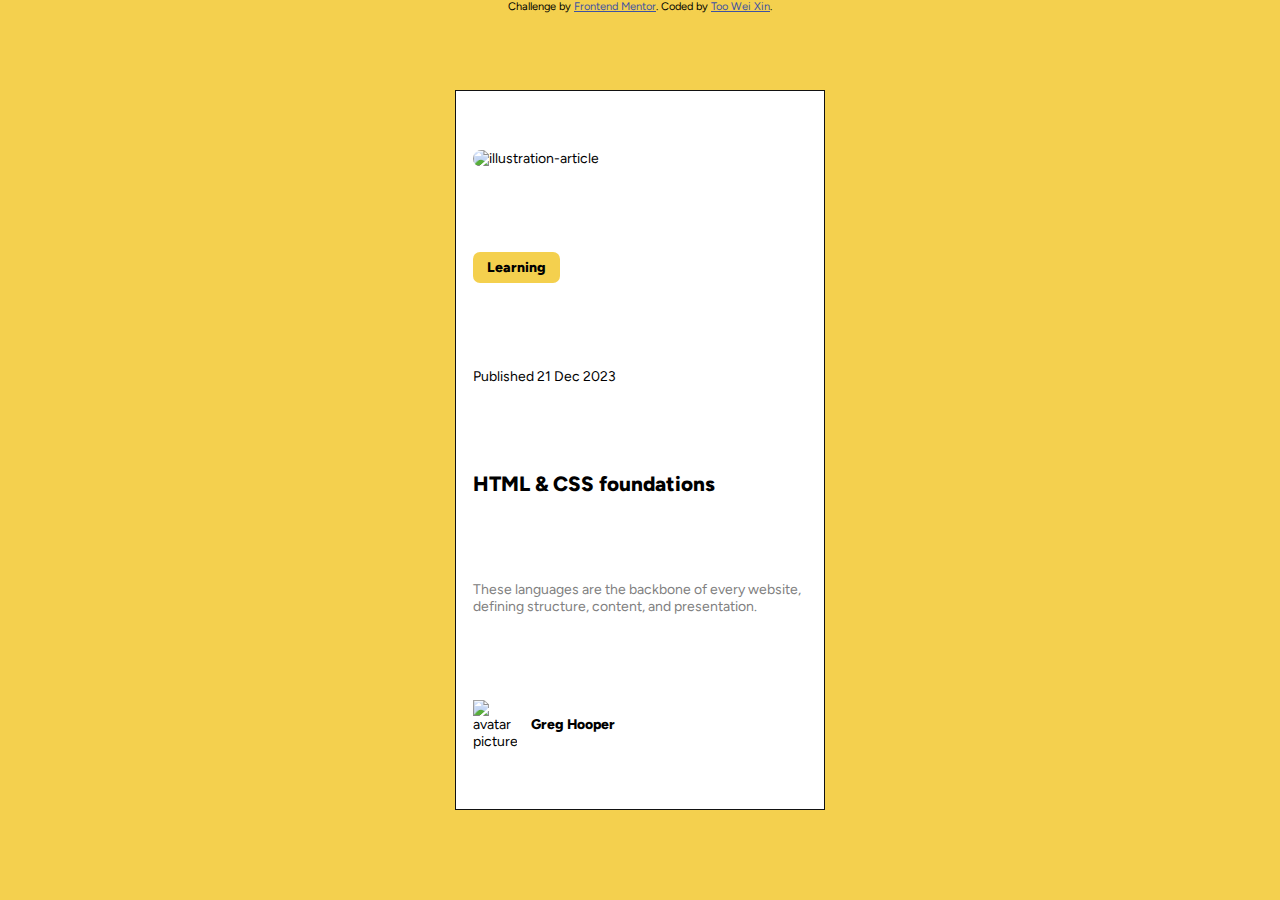
==== blog-preview-card/index.html @ 36a2a555 "Add files via upload" ====
<!DOCTYPE html>
<html lang="en">
<head>
  <meta charset="UTF-8">
  <meta name="viewport" content="width=device-width, initial-scale=1.0"> 
  <link rel="icon" type="image/png" sizes="32x32" href="./assets/images/favicon-32x32.png">
  <title>Frontend Mentor | Blog preview card</title>
  <link rel="stylesheet" href="style.css">
  <style>
    .attribution { font-size: 11px; text-align: center; }
    .attribution a { color: hsl(228, 45%, 44%); }
  </style>
</head>
<body>
  <main>
      
      <figure class="illustration-container"><img class="illustration" title="This is a beautiful illustration picture" src="/blog-preview-card-main/blog-preview-card-main/assets/images/illustration-article.svg" alt="illustration-article" width="336" height="201"></figure>
    
   
      <p class="yellow-tag">Learning</p>
      <p>Published 21 Dec 2023</p>
      <p class="title">HTML & CSS foundations</p>
      <p class="text">These languages are the backbone of every website, defining structure, content, and presentation.</p>
    

      <figure class="avatar-container">
        <img class="avatar-picture" src="/blog-preview-card-main/blog-preview-card-main/assets/images/image-avatar.webp" alt="avatar picture" width="64" height="65">
        <p class="avatar-name">Greg Hooper</p>
      </figure>
      
    
  </main>
  
  <div class="attribution">
    Challenge by <a href="https://www.frontendmentor.io?ref=challenge" target="_blank">Frontend Mentor</a>. 
    Coded by <a href="#">Too Wei Xin</a>.
  </div>
</body>
</html>
---- blog-preview-card/style.css ----
@import url('https://fonts.googleapis.com/css2?family=Figtree:wght@600;800&family=Roboto:wght@400;500;700&family=Varela+Round&family=Work+Sans:wght@400;600;700&display=swap');

/*|| CSS RESET*/

* {
  padding: 0;
  margin: 0;
  box-sizing: border-box;
}

/*|| ROOT ELEMENT - RESET FONT to 10px*/

html {
  font-size: 62.5%;
}

/*|| VARIABLE*/

:root {
  /*COLORS*/
  --BGCOLOR: hsl(47, 88%, 63%);
  --COLOR1: hsl(0, 0%, 100%);
  --COLOR2: hsl(0, 0%, 50%);
  --COLOR3: hsl(0, 0%, 7%);

  /*TYPOGRAPHY*/
  --FS:1.4rem;

  /*Box Model*/
  --PADDING-MAIN:1.2em;
  --PADDING-TEXT:0.5em 1em;
  --BORDER:calc(var(--FS) * 0.1) solid var(--COLOR3); 
  --BORDER-RADIUS:calc(var(--FS)*1);
  --BORDER-RADIUS-TEXT:calc(var(--FS)*0.5);
  --BORDER-SHADOW:calc(var(--FS)*0.5) calc(var(--FS)*0.5) var(--COLOR3);
  
  /*Transition*/
  --SMALL-TRANSLATION:-1px, -1px;
  --TRANSITION-DURATION:0.5s;
}

/*|| GENERAL*/

body {
  /*Set full height of body element*/
  height: 100dvh;
  position: relative;
  background-color: var(--BGCOLOR);

  font-family: 'Figtree', sans-serif;
  font-size: var(--FS);
}

main {
  
  /*Center vertically*/
  position: absolute;
  top: 50%;
  left: 50%;
  transform: translate(-50%, -50%);

  /*Center Horizontally*/
  padding: var(--PADDING-MAIN);
  width: 85%;
  max-width: 370px;
  height: 80dvh;
  

  background-color: var(--COLOR1);
  border: var(--BORDER);
  /* border-radius: var(--BORDER-RADIUS); */

  /*Display*/
  display: flex;
  flex-flow: column nowrap;
  justify-content: space-around;
  align-items: flex-start;

  /*Deal with Overflow Texts*/
  overflow: hidden;

  transition: box-shadow var(--TRANSITION-DURATION);
}

p {
  transition: transform var(--TRANSITION-DURATION);
}

/*|| SPECIFICS*/

.illustration {
  width: 100%;
  max-width: 340px;
  height: auto;
  border-radius: var(--BORDER-RADIUS);

  transition: transform var(--TRANSITION-DURATION), opacity var(--TRANSITION-DURATION);
}

.yellow-tag {
  background-color: var(--BGCOLOR);
  padding: var(--PADDING-TEXT);
  font-weight: 800;
  border-radius: var(--BORDER-RADIUS-TEXT);
  transition: background-color var(--TRANSITION-DURATION), color var(--TRANSITION-DURATION);
}

.title {
  font-size: calc(var(--FS)*1.48);
  font-weight: 800;
}

.text {
  color: var(--COLOR2);
}

.avatar-container {
  display: flex;
  align-items: center;

}

.avatar-picture {
  max-width: 25%;
  height: auto;
  transition: transform var(--TRANSITION-DURATION);
  
}

.avatar-name {
  padding: var(--PADDING-TEXT);
  font-weight: 800;
}

/*|| STATES*/
main:hover {
  box-shadow:var(--BORDER-SHADOW);
}

.illustration:hover {
  transform: translate(var(--SMALL-TRANSLATION));
  opacity: 0.75;

}

p:hover {
  transform: translate(var(--SMALL-TRANSLATION));
}

.yellow-tag:hover {

  background-color: var(--COLOR3);
  color: var(--COLOR1);
}

.avatar-picture:hover {
  transform: scale(1.1);
}

::selection {
  background-color: var(--BGCOLOR);
}
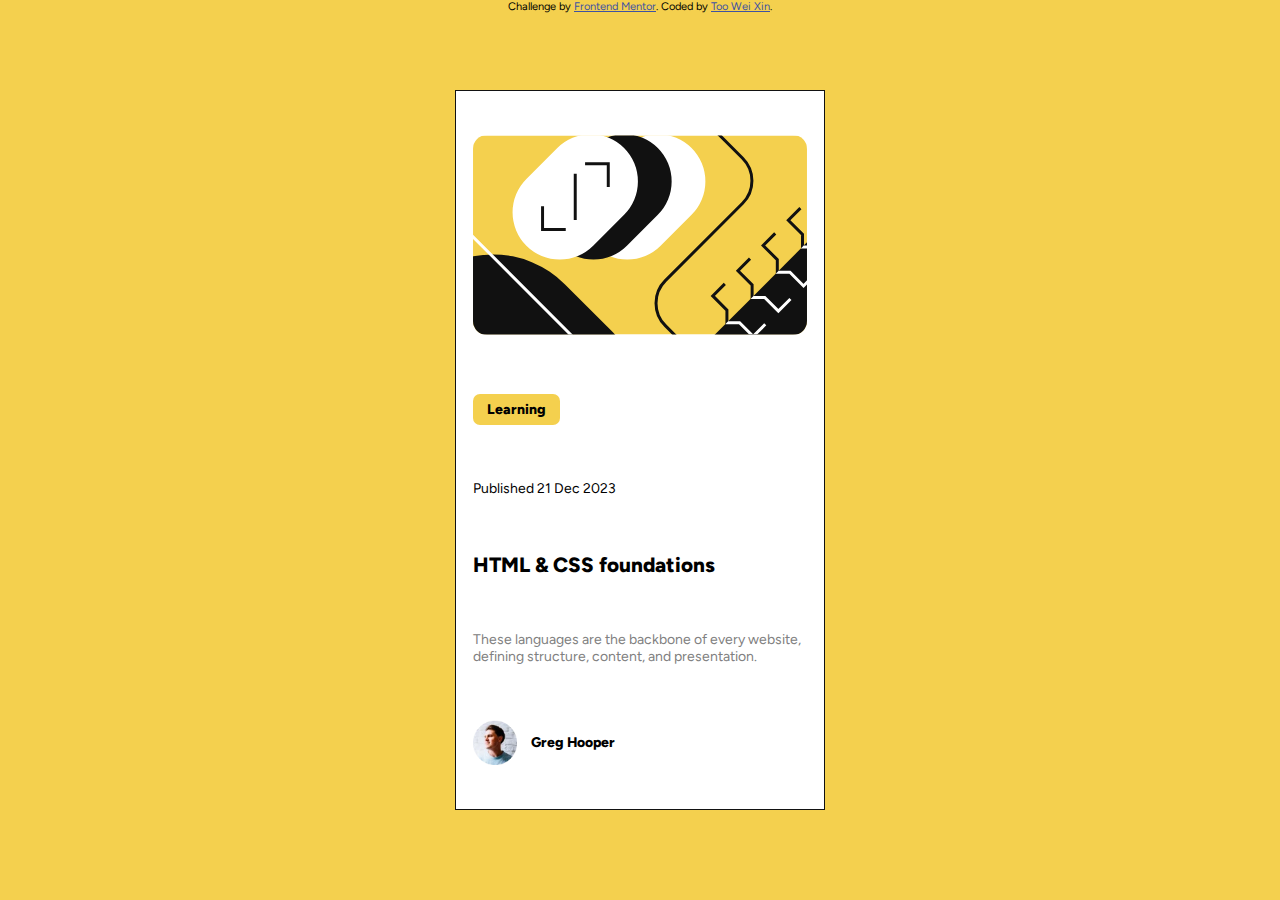
==== commit 5b2ddca7: "Update index.html by editing image path name" ====
--- a/blog-preview-card/index.html
+++ b/blog-preview-card/index.html
@@ -14,7 +14,7 @@
 <body>
   <main>
       
-      <figure class="illustration-container"><img class="illustration" title="This is a beautiful illustration picture" src="/blog-preview-card-main/blog-preview-card-main/assets/images/illustration-article.svg" alt="illustration-article" width="336" height="201"></figure>
+      <figure class="illustration-container"><img class="illustration" title="This is a beautiful illustration picture" src="./assets/images/illustration-article.svg" alt="illustration-article" width="336" height="201"></figure>
     
    
       <p class="yellow-tag">Learning</p>
@@ -24,7 +24,7 @@
     
 
       <figure class="avatar-container">
-        <img class="avatar-picture" src="/blog-preview-card-main/blog-preview-card-main/assets/images/image-avatar.webp" alt="avatar picture" width="64" height="65">
+        <img class="avatar-picture" src="./assets/images/image-avatar.webp" alt="avatar picture" width="64" height="65">
         <p class="avatar-name">Greg Hooper</p>
       </figure>
       
@@ -36,4 +36,4 @@
     Coded by <a href="#">Too Wei Xin</a>.
   </div>
 </body>
-</html>+</html>
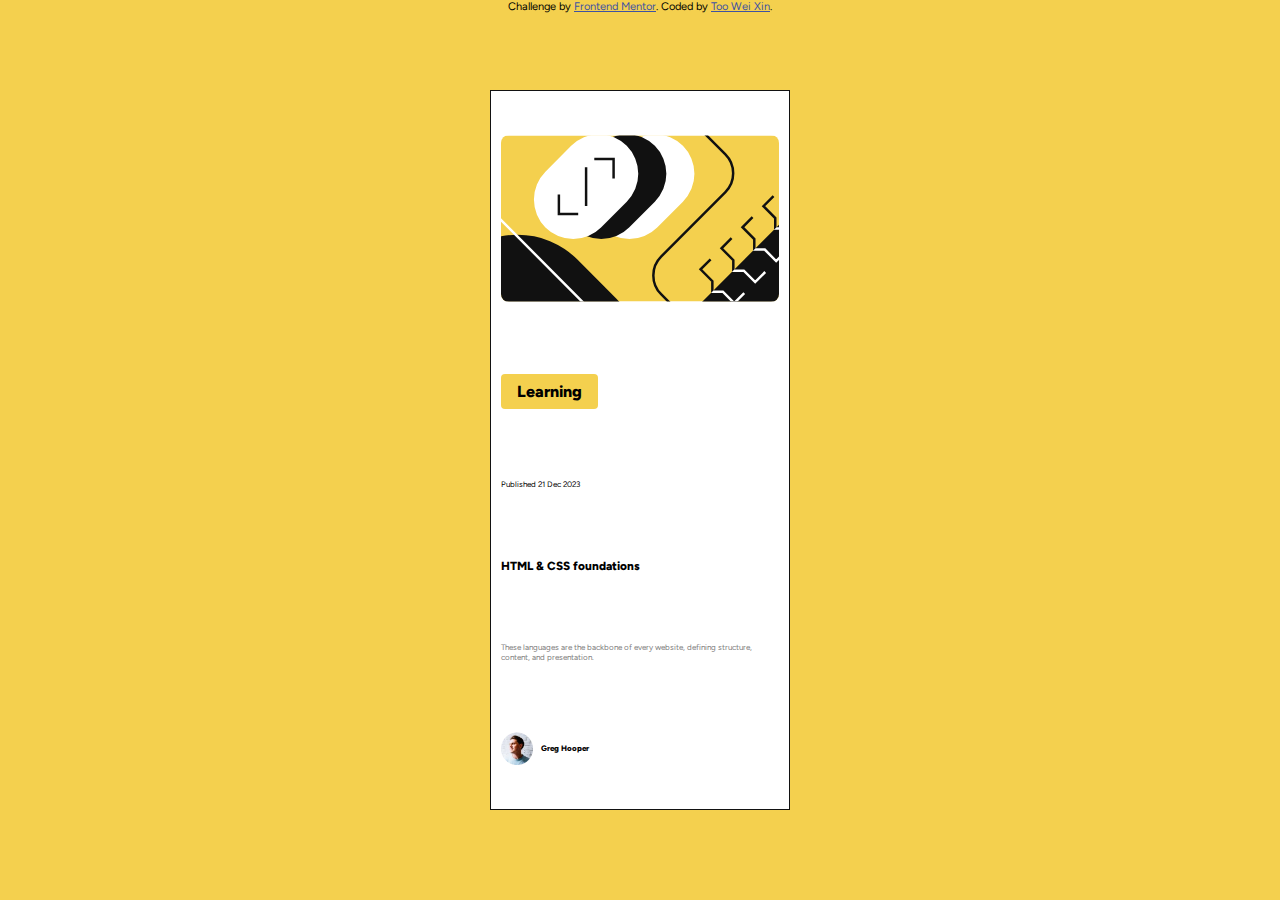
==== commit da0cdd7f: "Update index.html" ====
--- a/blog-preview-card/index.html
+++ b/blog-preview-card/index.html
@@ -17,7 +17,7 @@
       <figure class="illustration-container"><img class="illustration" title="This is a beautiful illustration picture" src="./assets/images/illustration-article.svg" alt="illustration-article" width="336" height="201"></figure>
     
    
-      <p class="yellow-tag">Learning</p>
+      <h1 class="yellow-tag">Learning</h1>
       <p>Published 21 Dec 2023</p>
       <p class="title">HTML & CSS foundations</p>
       <p class="text">These languages are the backbone of every website, defining structure, content, and presentation.</p>
--- a/blog-preview-card/style.css
+++ b/blog-preview-card/style.css
@@ -159,4 +159,20 @@
 
 ::selection {
   background-color: var(--BGCOLOR);
-}+}
+
+@media screen and (orientation:landscape) {
+
+  :root {
+  /*TYPOGRAPHY*/
+  --FS:0.8rem;
+  }
+
+  main {
+    display: flex;
+    width: 80%;
+    max-width: 300px;
+    min-height: 300px;
+    overflow: scroll;
+  }
+}
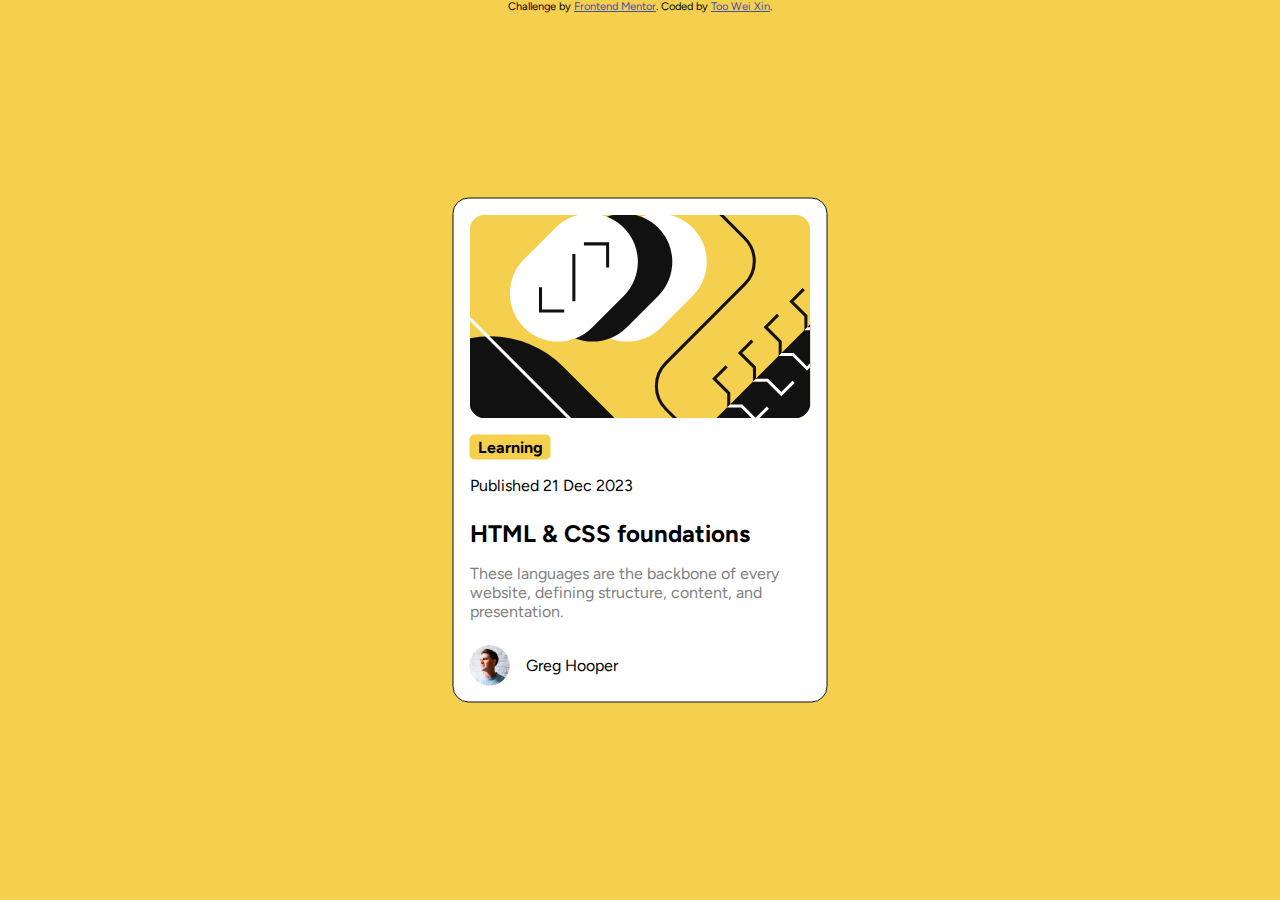
==== commit a96624bb: "Update index.html" ====
--- a/blog-preview-card/index.html
+++ b/blog-preview-card/index.html
@@ -12,25 +12,21 @@
   </style>
 </head>
 <body>
-  <main>
-      
-      <figure class="illustration-container"><img class="illustration" title="This is a beautiful illustration picture" src="./assets/images/illustration-article.svg" alt="illustration-article" width="336" height="201"></figure>
-    
-   
-      <h1 class="yellow-tag">Learning</h1>
+  <div class="content">
+    <div class="content__header">
+      <img class="illustration" title="This is a beautiful illustration picture" src="./assets/images/illustration-article.svg" alt="illustration-article" width="336" height="201">
+      <h4 class="tag">Learning</h3>
       <p>Published 21 Dec 2023</p>
-      <p class="title">HTML & CSS foundations</p>
-      <p class="text">These languages are the backbone of every website, defining structure, content, and presentation.</p>
-    
-
-      <figure class="avatar-container">
-        <img class="avatar-picture" src="./assets/images/image-avatar.webp" alt="avatar picture" width="64" height="65">
-        <p class="avatar-name">Greg Hooper</p>
-      </figure>
-      
-    
-  </main>
-  
+    </div>
+    <div class="content__text">
+      <h2>HTML & CSS foundations</h1>
+      <p>These languages are the backbone of every website, defining structure, content, and presentation.</p>
+    </div>
+    <div class="content__avatar">
+      <img class="avatar-picture" src="./assets/images/image-avatar.webp" alt="avatar picture" width="64" height="65">
+      <p class="avatar-name">Greg Hooper</p>
+    </div>
+  </div>
   <div class="attribution">
     Challenge by <a href="https://www.frontendmentor.io?ref=challenge" target="_blank">Frontend Mentor</a>. 
     Coded by <a href="#">Too Wei Xin</a>.
--- a/blog-preview-card/style.css
+++ b/blog-preview-card/style.css
@@ -1,178 +1,136 @@
 @import url('https://fonts.googleapis.com/css2?family=Figtree:wght@600;800&family=Roboto:wght@400;500;700&family=Varela+Round&family=Work+Sans:wght@400;600;700&display=swap');
 
 /*|| CSS RESET*/
-
 * {
   padding: 0;
   margin: 0;
   box-sizing: border-box;
 }
 
-/*|| ROOT ELEMENT - RESET FONT to 10px*/
-
-html {
-  font-size: 62.5%;
+img {
+  display: block;
+  max-width: 100%;
+  height: auto;
 }
 
-/*|| VARIABLE*/
-
+/* ||VARIABLES*/
 :root {
   /*COLORS*/
-  --BGCOLOR: hsl(47, 88%, 63%);
-  --COLOR1: hsl(0, 0%, 100%);
-  --COLOR2: hsl(0, 0%, 50%);
-  --COLOR3: hsl(0, 0%, 7%);
+  --PRIMARY:hsl(47, 88%, 63%);
+  --WHITE-CLR: hsl(0, 0%, 100%);
+  --GREY: hsl(0, 0%, 50%);
+  --BLACK: hsl(0, 0%, 7%);
 
   /*TYPOGRAPHY*/
-  --FS:1.4rem;
 
-  /*Box Model*/
-  --PADDING-MAIN:1.2em;
-  --PADDING-TEXT:0.5em 1em;
-  --BORDER:calc(var(--FS) * 0.1) solid var(--COLOR3); 
-  --BORDER-RADIUS:calc(var(--FS)*1);
-  --BORDER-RADIUS-TEXT:calc(var(--FS)*0.5);
-  --BORDER-SHADOW:calc(var(--FS)*0.5) calc(var(--FS)*0.5) var(--COLOR3);
-  
-  /*Transition*/
-  --SMALL-TRANSLATION:-1px, -1px;
-  --TRANSITION-DURATION:0.5s;
+  /*BORDER*/
+
+  /*Gap*/
+  --GRID-GAP: 1.5rem;
+  --FLEX-GAP: 1rem;
 }
 
-/*|| GENERAL*/
+/* ||GENERAL*/
+html {
+  font-family: 'Figtree', sans-serif;
+  font-size: clamp(0.8rem, 2.2vh, 1rem);
+}
+
 
 body {
-  /*Set full height of body element*/
-  height: 100dvh;
   position: relative;
-  background-color: var(--BGCOLOR);
-
-  font-family: 'Figtree', sans-serif;
-  font-size: var(--FS);
+  max-width: 100%;
+  min-height: 100vh;
+  margin: 0 auto;
+  background-color: var(--PRIMARY);
 }
 
-main {
-  
-  /*Center vertically*/
+.content {
+  /*Position - center vertically*/
   position: absolute;
   top: 50%;
   left: 50%;
-  transform: translate(-50%, -50%);
-
-  /*Center Horizontally*/
-  padding: var(--PADDING-MAIN);
-  width: 85%;
-  max-width: 370px;
-  height: 80dvh;
-  
-
-  background-color: var(--COLOR1);
-  border: var(--BORDER);
-  /* border-radius: var(--BORDER-RADIUS); */
+  transform: translate(-50%,-50%);
 
   /*Display*/
+  display: grid;
+  grid-template-columns: 1fr;
+  gap: var(--GRID-GAP);
+
+  width: 90%;
+  max-width: 375px;
+  min-width: min-content;
+  padding: 1em;
+  background-color: var(--WHITE-CLR);
+  border: 0.05rem solid var(--BLACK);
+  border-radius: 1rem;
+  
+  transition: box-shadow 0.5s;
+  /* 
+  other overflow solution:
+  
+  1. min-width: min-content
+  2. overflow: hidden;
+  2. overflow-wrap: anywhere;
+
+   */
+}
+
+.content__header,
+.content__text {
   display: flex;
   flex-flow: column nowrap;
-  justify-content: space-around;
-  align-items: flex-start;
-
-  /*Deal with Overflow Texts*/
-  overflow: hidden;
-
-  transition: box-shadow var(--TRANSITION-DURATION);
+  gap: var(--FLEX-GAP);
 }
 
-p {
-  transition: transform var(--TRANSITION-DURATION);
+.content__header img {
+  /*Img declare 100% to fit the container width.*/
+  border-radius: 1rem;
+  width: 100%;
+  transition: opacity 0.15s;
 }
 
-/*|| SPECIFICS*/
-
-.illustration {
-  width: 100%;
-  max-width: 340px;
-  height: auto;
-  border-radius: var(--BORDER-RADIUS);
-
-  transition: transform var(--TRANSITION-DURATION), opacity var(--TRANSITION-DURATION);
+.content__header .tag {
+  width: fit-content;
+  background-color: var(--PRIMARY);
+  padding: 0.2em 0.5em;
+  border-radius: 0.3rem;
+   transition: opacity 0.15s;
 }
 
-.yellow-tag {
-  background-color: var(--BGCOLOR);
-  padding: var(--PADDING-TEXT);
-  font-weight: 800;
-  border-radius: var(--BORDER-RADIUS-TEXT);
-  transition: background-color var(--TRANSITION-DURATION), color var(--TRANSITION-DURATION);
+.content__text  p {
+  color: var(--GREY);
 }
 
-.title {
-  font-size: calc(var(--FS)*1.48);
-  font-weight: 800;
+.content__avatar {
+  display: flex;
+  flex-flow: row nowrap;
+  align-items: center;
+  gap: var(--FLEX-GAP);
 }
 
-.text {
-  color: var(--COLOR2);
+.content__avatar img {
+  width: 40px;
 }
 
-.avatar-container {
-  display: flex;
-  align-items: center;
 
+/* ||STATES*/
+.content:hover {
+  box-shadow: 0.5rem 0.5rem 0 0.1rem;
 }
 
-.avatar-picture {
-  max-width: 25%;
-  height: auto;
-  transition: transform var(--TRANSITION-DURATION);
-  
+.content__header .tag:hover,
+.content__header img:hover
+ {
+  opacity: 0.75;
 }
 
-.avatar-name {
-  padding: var(--PADDING-TEXT);
-  font-weight: 800;
+.content__avatar img:hover {
+  transform: scale(1.2);
 }
 
-/*|| STATES*/
-main:hover {
-  box-shadow:var(--BORDER-SHADOW);
+/*PSEUDO ELEMENT*/
+::selection {
+  background-color: var(--PRIMARY);
+  color: var(--WHITE-CLR);
 }
-
-.illustration:hover {
-  transform: translate(var(--SMALL-TRANSLATION));
-  opacity: 0.75;
-
-}
-
-p:hover {
-  transform: translate(var(--SMALL-TRANSLATION));
-}
-
-.yellow-tag:hover {
-
-  background-color: var(--COLOR3);
-  color: var(--COLOR1);
-}
-
-.avatar-picture:hover {
-  transform: scale(1.1);
-}
-
-::selection {
-  background-color: var(--BGCOLOR);
-}
-
-@media screen and (orientation:landscape) {
-
-  :root {
-  /*TYPOGRAPHY*/
-  --FS:0.8rem;
-  }
-
-  main {
-    display: flex;
-    width: 80%;
-    max-width: 300px;
-    min-height: 300px;
-    overflow: scroll;
-  }
-}
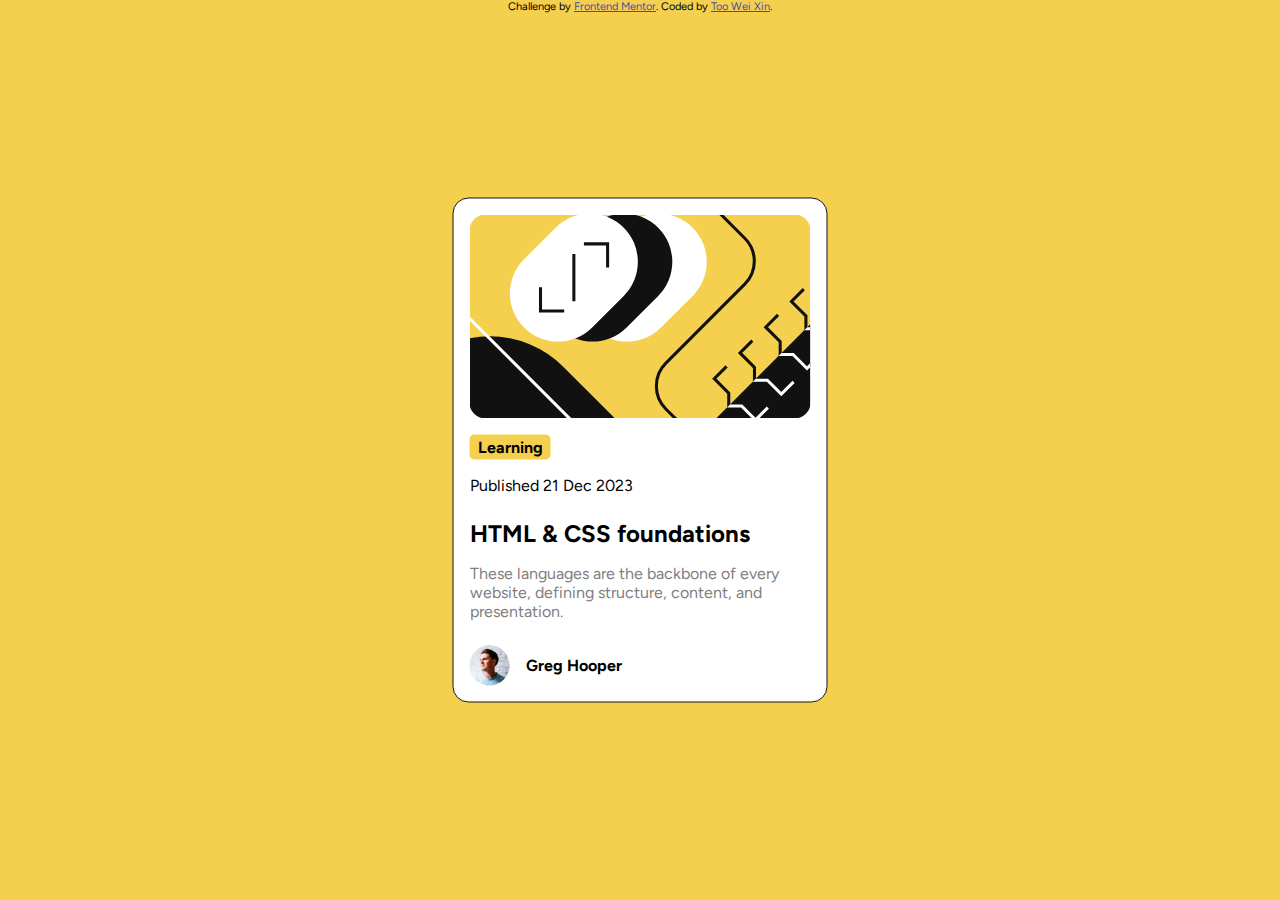
==== commit b546a715: "Update index.html" ====
--- a/blog-preview-card/index.html
+++ b/blog-preview-card/index.html
@@ -7,26 +7,26 @@
   <title>Frontend Mentor | Blog preview card</title>
   <link rel="stylesheet" href="style.css">
   <style>
-    .attribution { font-size: 11px; text-align: center; }
+    .attribution { font-size: 11px; text-align: center; background-color: hsl(47, 88%, 63%); }
     .attribution a { color: hsl(228, 45%, 44%); }
   </style>
 </head>
 <body>
-  <div class="content">
-    <div class="content__header">
+  <main class="content">
+    <section class="content__header">
       <img class="illustration" title="This is a beautiful illustration picture" src="./assets/images/illustration-article.svg" alt="illustration-article" width="336" height="201">
-      <h4 class="tag">Learning</h3>
+      <h4 class="tag">Learning</h4>
       <p>Published 21 Dec 2023</p>
-    </div>
-    <div class="content__text">
-      <h2>HTML & CSS foundations</h1>
+    </section>
+    <section class="content__text">
+      <h2>HTML & CSS foundations</h2>
       <p>These languages are the backbone of every website, defining structure, content, and presentation.</p>
-    </div>
-    <div class="content__avatar">
+    </section>
+    <section class="content__avatar">
       <img class="avatar-picture" src="./assets/images/image-avatar.webp" alt="avatar picture" width="64" height="65">
-      <p class="avatar-name">Greg Hooper</p>
-    </div>
-  </div>
+      <h4 class="avatar-name">Greg Hooper</h4>
+    </section>
+  </main>
   <div class="attribution">
     Challenge by <a href="https://www.frontendmentor.io?ref=challenge" target="_blank">Frontend Mentor</a>. 
     Coded by <a href="#">Too Wei Xin</a>.
